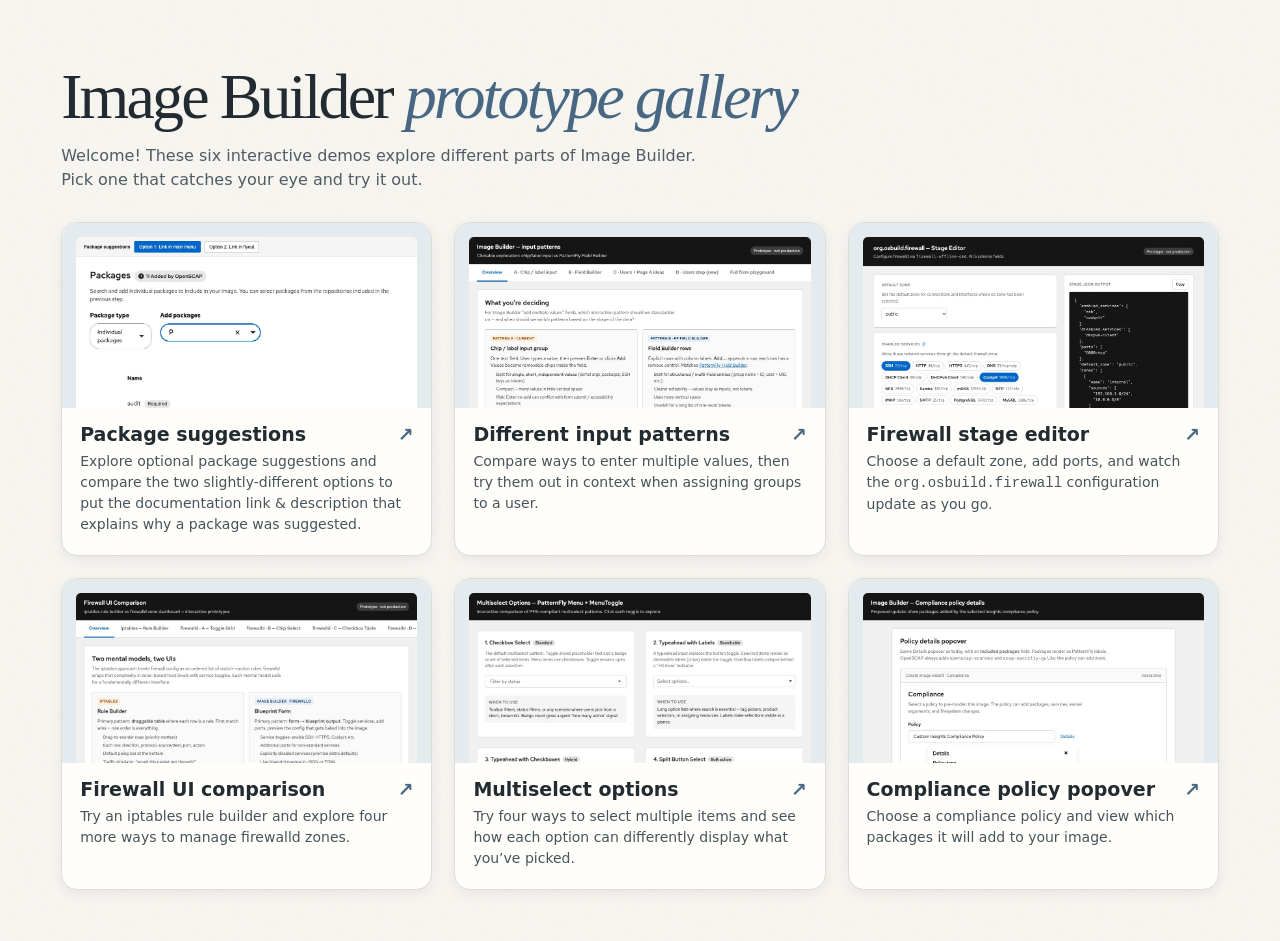
==== index.html @ 9c1fede3 "Publish six Image Builder demos and screenshot gallery" ====
<!doctype html>
<html lang="en"><head><meta charset="utf-8"><meta name="viewport" content="width=device-width,initial-scale=1"><title>Image Builder prototype gallery</title><link rel="stylesheet" href="gallery.css"></head>
<body><main><header><h1>Image Builder <em>prototype gallery</em></h1><p>Welcome! These six interactive demos explore different parts of Image Builder. Pick one that catches your eye and try it out.</p></header><section aria-label="Prototypes"><a class="card" href="prototypes/package-recommender-trust/"><div class="frame"><img src="previews/package-recommender-trust.jpg" alt=""></div><div class="copy"><h2>Package suggestions<span aria-hidden="true">↗</span></h2><p>Explore optional package suggestions and compare the two slightly-different options to put the documentation link &amp; description that explains why a package was suggested.</p></div></a>
<a class="card" href="prototypes/ib-input-patterns/"><div class="frame"><img src="previews/ib-input-patterns.jpg" alt=""></div><div class="copy"><h2>Different input patterns<span aria-hidden="true">↗</span></h2><p>Compare ways to enter multiple values, then try them out in context when assigning groups to a user.</p></div></a>
<a class="card" href="prototypes/firewalld-osbuild-editor/"><div class="frame"><img src="previews/firewalld-osbuild-editor.jpg" alt=""></div><div class="copy"><h2>Firewall stage editor<span aria-hidden="true">↗</span></h2><p>Choose a default zone, add ports, and watch the <code>org.osbuild.firewall</code> configuration update as you go.</p></div></a>
<a class="card" href="prototypes/firewall-ui-comparison/"><div class="frame"><img src="previews/firewall-ui-comparison.jpg" alt=""></div><div class="copy"><h2>Firewall UI comparison<span aria-hidden="true">↗</span></h2><p>Try an iptables rule builder and explore four more ways to manage firewalld zones.</p></div></a>
<a class="card" href="prototypes/pf-multiselect-options/"><div class="frame"><img src="previews/pf-multiselect-options.jpg" alt=""></div><div class="copy"><h2>Multiselect options<span aria-hidden="true">↗</span></h2><p>Try four ways to select multiple items and see how each option can differently display what you’ve picked.</p></div></a>
<a class="card" href="prototypes/ib-compliance-policy-popover/"><div class="frame"><img src="previews/ib-compliance-policy-popover.jpg" alt=""></div><div class="copy"><h2>Compliance policy popover<span aria-hidden="true">↗</span></h2><p>Choose a compliance policy and view which packages it will add to your image.</p></div></a></section></main></body></html>
---- gallery.css ----
* { box-sizing: border-box; }
body { margin: 0; background-color: #f8f6f1; background-image: url("data:image/svg+xml,%3Csvg xmlns='http://www.w3.org/2000/svg' width='144' height='144'%3E%3Cfilter id='grain'%3E%3CfeTurbulence type='fractalNoise' baseFrequency='.82' numOctaves='3' stitchTiles='stitch'/%3E%3C/filter%3E%3Cpath fill='%23675946' opacity='.052' filter='url(%23grain)' d='M0 0h144v144H0z'/%3E%3C/svg%3E"); color: #222b31; font: 16px/1.5 system-ui,sans-serif; }
main { max-width: 1260px; margin: auto; padding: clamp(24px,4vw,60px); }
header { padding: 12px 0 30px; }
h1 { font: 500 clamp(38px,5vw,70px)/1.05 Georgia,serif; letter-spacing: -.045em; margin: 0 0 14px; }
h1 em { color: #486782; }
header p { max-width: 65ch; color: #505c64; margin: 0; }
section { display: grid; grid-template-columns: repeat(3,minmax(0,1fr)); gap: 22px; }
.card { background: #fffefa; border: 1px solid #deded7; border-radius: 16px; color: inherit; text-decoration: none; overflow: hidden; box-shadow: 0 4px 12px #25324212; transition: transform .2s, box-shadow .2s; }
.frame { background: #e4ebef; padding: 14px 14px 0; overflow: hidden; }
.frame img { width: 100%; aspect-ratio: 2 / 1; object-fit: cover; object-position: top; display: block; border-radius: 5px 5px 0 0; }
.copy { padding: 15px 18px 20px; }
h2 { display: flex; justify-content: space-between; gap: 8px; margin: 0 0 5px; font-size: 19px; line-height: 1.2; }
h2 span { color: #486782; }
.copy p { margin: 0; font-size: 14px; color: #47545b; }
.card:focus-visible { outline: 3px solid #406e92; outline-offset: 3px; }
@media (hover:hover) { .card:hover { transform: translateY(-4px) scale(1.012); box-shadow: 0 14px 28px #25324225; } }
@media (max-width: 900px) { section { grid-template-columns: repeat(2,minmax(0,1fr)); } }
@media (max-width: 600px) { section { grid-template-columns: 1fr; } }
@media (prefers-reduced-motion: reduce) { .card { transition: none; } .card:hover { transform: none; } }
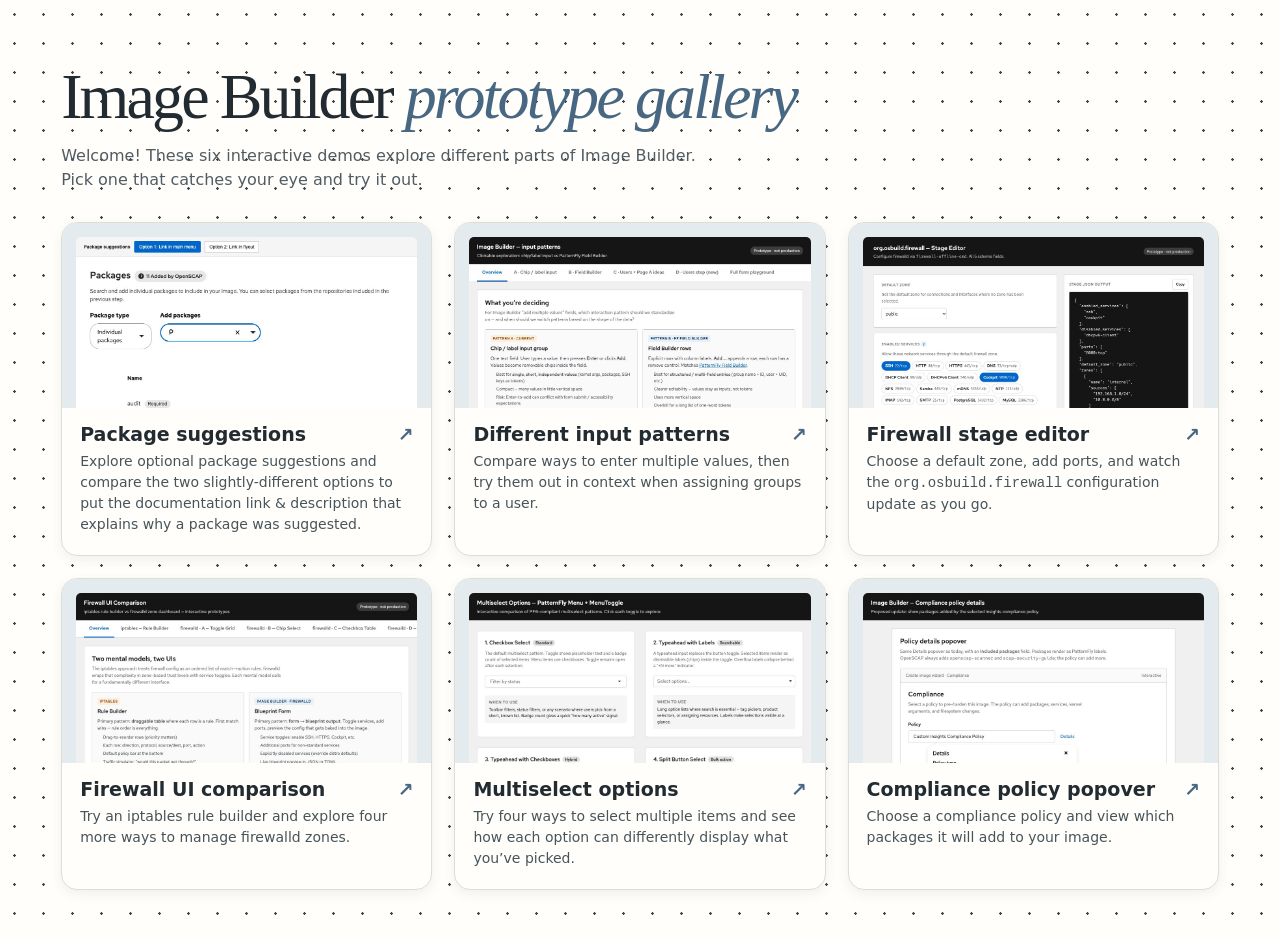
==== commit a908bf43: "Replace paper grain with spaced charcoal dots" ====
--- a/index.html
+++ b/index.html
@@ -1,5 +1,5 @@
 <!doctype html>
-<html lang="en"><head><meta charset="utf-8"><meta name="viewport" content="width=device-width,initial-scale=1"><title>Image Builder prototype gallery</title><link rel="stylesheet" href="gallery.css"></head>
+<html lang="en"><head><meta charset="utf-8"><meta name="viewport" content="width=device-width,initial-scale=1"><title>Image Builder prototype gallery</title><link rel="stylesheet" href="gallery.css?v=dot-grid"></head>
 <body><main><header><h1>Image Builder <em>prototype gallery</em></h1><p>Welcome! These six interactive demos explore different parts of Image Builder. Pick one that catches your eye and try it out.</p></header><section aria-label="Prototypes"><a class="card" href="prototypes/package-recommender-trust/"><div class="frame"><img src="previews/package-recommender-trust.jpg" alt=""></div><div class="copy"><h2>Package suggestions<span aria-hidden="true">↗</span></h2><p>Explore optional package suggestions and compare the two slightly-different options to put the documentation link &amp; description that explains why a package was suggested.</p></div></a>
 <a class="card" href="prototypes/ib-input-patterns/"><div class="frame"><img src="previews/ib-input-patterns.jpg" alt=""></div><div class="copy"><h2>Different input patterns<span aria-hidden="true">↗</span></h2><p>Compare ways to enter multiple values, then try them out in context when assigning groups to a user.</p></div></a>
 <a class="card" href="prototypes/firewalld-osbuild-editor/"><div class="frame"><img src="previews/firewalld-osbuild-editor.jpg" alt=""></div><div class="copy"><h2>Firewall stage editor<span aria-hidden="true">↗</span></h2><p>Choose a default zone, add ports, and watch the <code>org.osbuild.firewall</code> configuration update as you go.</p></div></a>
--- a/gallery.css
+++ b/gallery.css
@@ -1,5 +1,5 @@
 * { box-sizing: border-box; }
-body { margin: 0; background-color: #f8f6f1; background-image: url("data:image/svg+xml,%3Csvg xmlns='http://www.w3.org/2000/svg' width='144' height='144'%3E%3Cfilter id='grain'%3E%3CfeTurbulence type='fractalNoise' baseFrequency='.82' numOctaves='3' stitchTiles='stitch'/%3E%3C/filter%3E%3Cpath fill='%23675946' opacity='.052' filter='url(%23grain)' d='M0 0h144v144H0z'/%3E%3C/svg%3E"); color: #222b31; font: 16px/1.5 system-ui,sans-serif; }
+body { margin: 0; background-color: #fffefa; background-image: radial-gradient(circle, #424548 1px, transparent 1.5px); background-size: 29px 29px; color: #222b31; font: 16px/1.5 system-ui,sans-serif; }
 main { max-width: 1260px; margin: auto; padding: clamp(24px,4vw,60px); }
 header { padding: 12px 0 30px; }
 h1 { font: 500 clamp(38px,5vw,70px)/1.05 Georgia,serif; letter-spacing: -.045em; margin: 0 0 14px; }
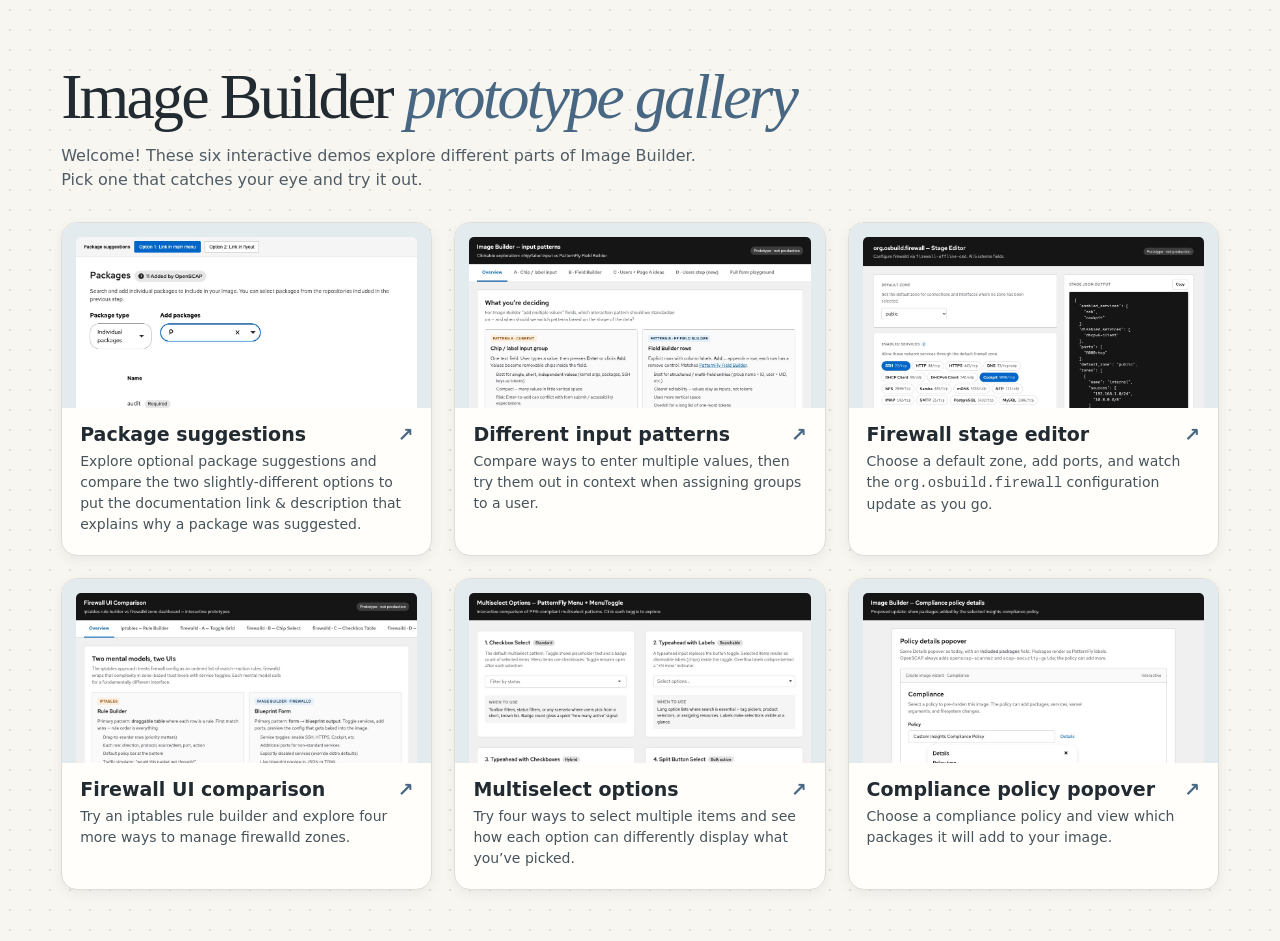
==== commit 89679038: "Restore warm paper background with subtle CSS dots" ====
--- a/index.html
+++ b/index.html
@@ -1,5 +1,5 @@
 <!doctype html>
-<html lang="en"><head><meta charset="utf-8"><meta name="viewport" content="width=device-width,initial-scale=1"><title>Image Builder prototype gallery</title><link rel="stylesheet" href="gallery.css?v=dot-grid"></head>
+<html lang="en"><head><meta charset="utf-8"><meta name="viewport" content="width=device-width,initial-scale=1"><title>Image Builder prototype gallery</title><link rel="stylesheet" href="gallery.css?v=soft-paper"></head>
 <body><main><header><h1>Image Builder <em>prototype gallery</em></h1><p>Welcome! These six interactive demos explore different parts of Image Builder. Pick one that catches your eye and try it out.</p></header><section aria-label="Prototypes"><a class="card" href="prototypes/package-recommender-trust/"><div class="frame"><img src="previews/package-recommender-trust.jpg" alt=""></div><div class="copy"><h2>Package suggestions<span aria-hidden="true">↗</span></h2><p>Explore optional package suggestions and compare the two slightly-different options to put the documentation link &amp; description that explains why a package was suggested.</p></div></a>
 <a class="card" href="prototypes/ib-input-patterns/"><div class="frame"><img src="previews/ib-input-patterns.jpg" alt=""></div><div class="copy"><h2>Different input patterns<span aria-hidden="true">↗</span></h2><p>Compare ways to enter multiple values, then try them out in context when assigning groups to a user.</p></div></a>
 <a class="card" href="prototypes/firewalld-osbuild-editor/"><div class="frame"><img src="previews/firewalld-osbuild-editor.jpg" alt=""></div><div class="copy"><h2>Firewall stage editor<span aria-hidden="true">↗</span></h2><p>Choose a default zone, add ports, and watch the <code>org.osbuild.firewall</code> configuration update as you go.</p></div></a>
--- a/gallery.css
+++ b/gallery.css
@@ -1,5 +1,5 @@
 * { box-sizing: border-box; }
-body { margin: 0; background-color: #fffefa; background-image: radial-gradient(circle, #424548 1px, transparent 1.5px); background-size: 29px 29px; color: #222b31; font: 16px/1.5 system-ui,sans-serif; }
+body { margin: 0; background-color: #f8f6f1; background-image: radial-gradient(circle, rgb(14 59 67 / 12%) .8px, transparent 1.1px); background-size: 20px 20px; color: #222b31; font: 16px/1.5 system-ui,sans-serif; }
 main { max-width: 1260px; margin: auto; padding: clamp(24px,4vw,60px); }
 header { padding: 12px 0 30px; }
 h1 { font: 500 clamp(38px,5vw,70px)/1.05 Georgia,serif; letter-spacing: -.045em; margin: 0 0 14px; }
